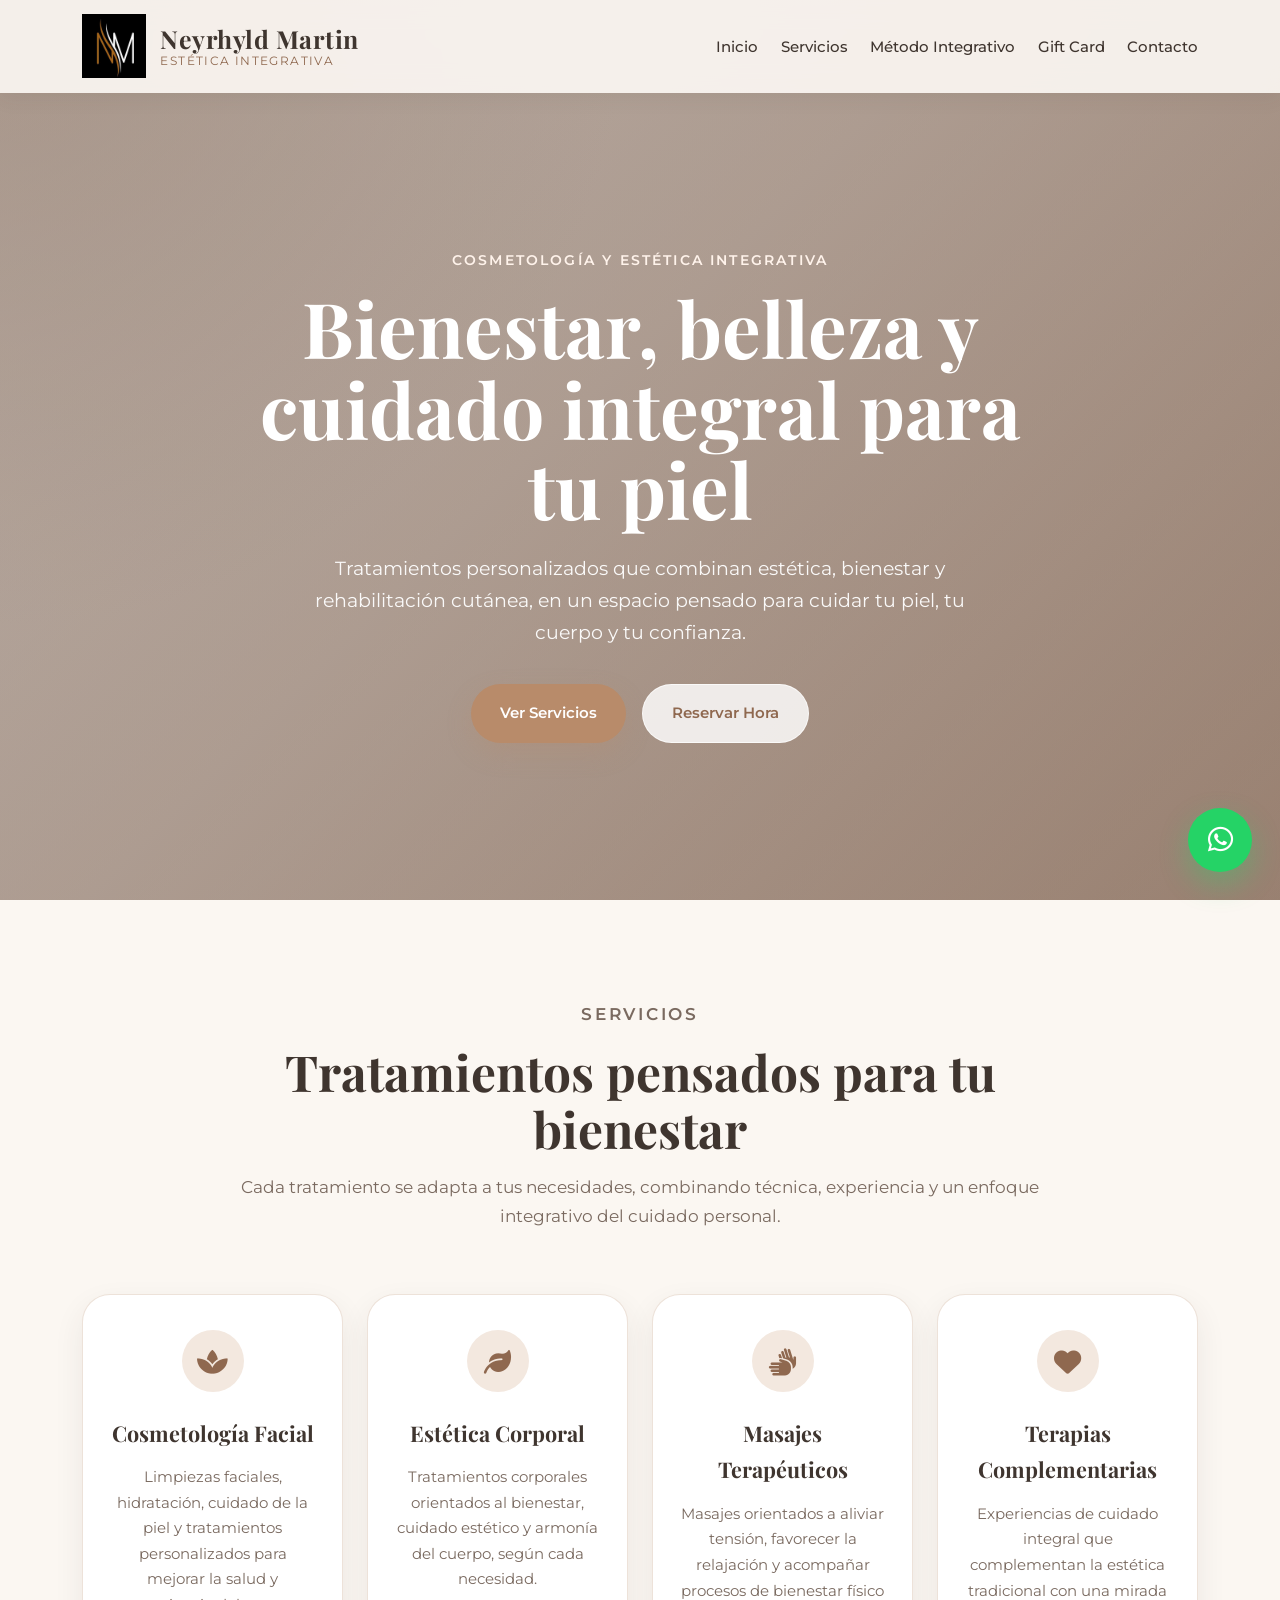
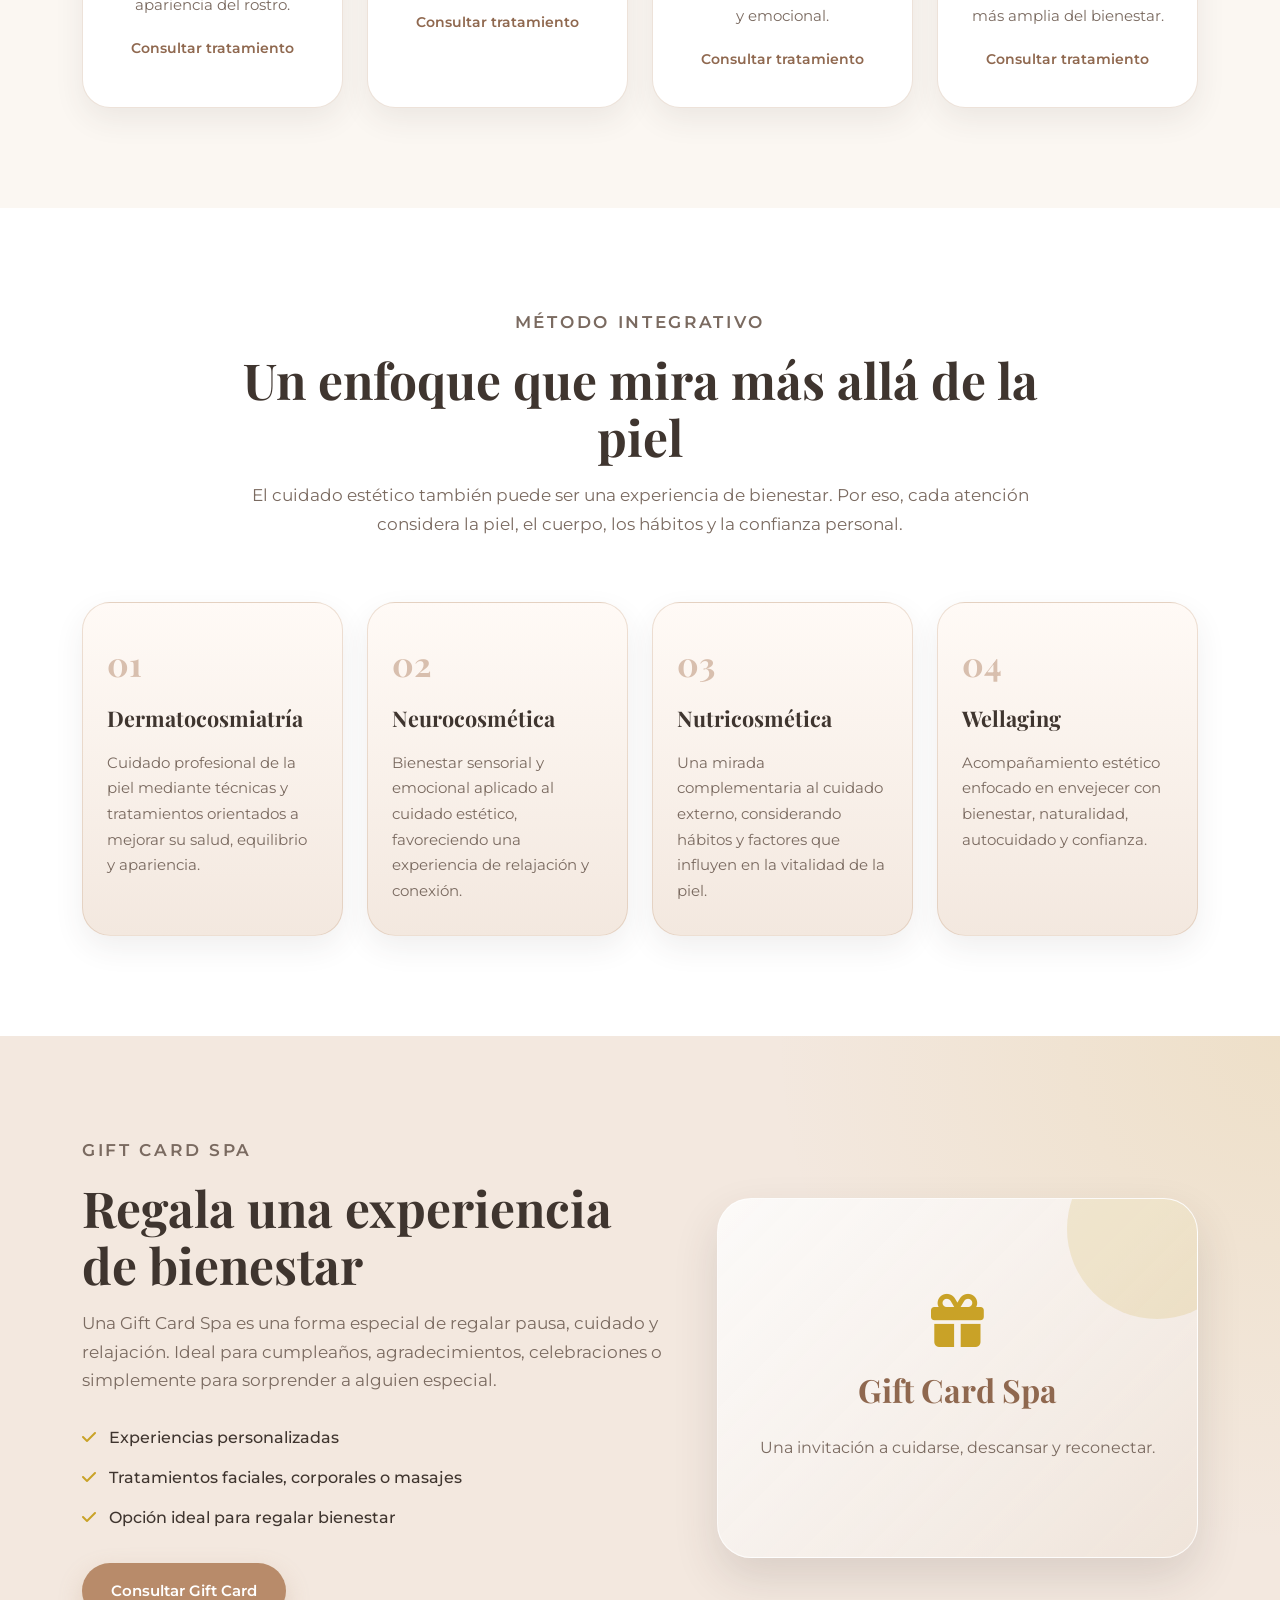
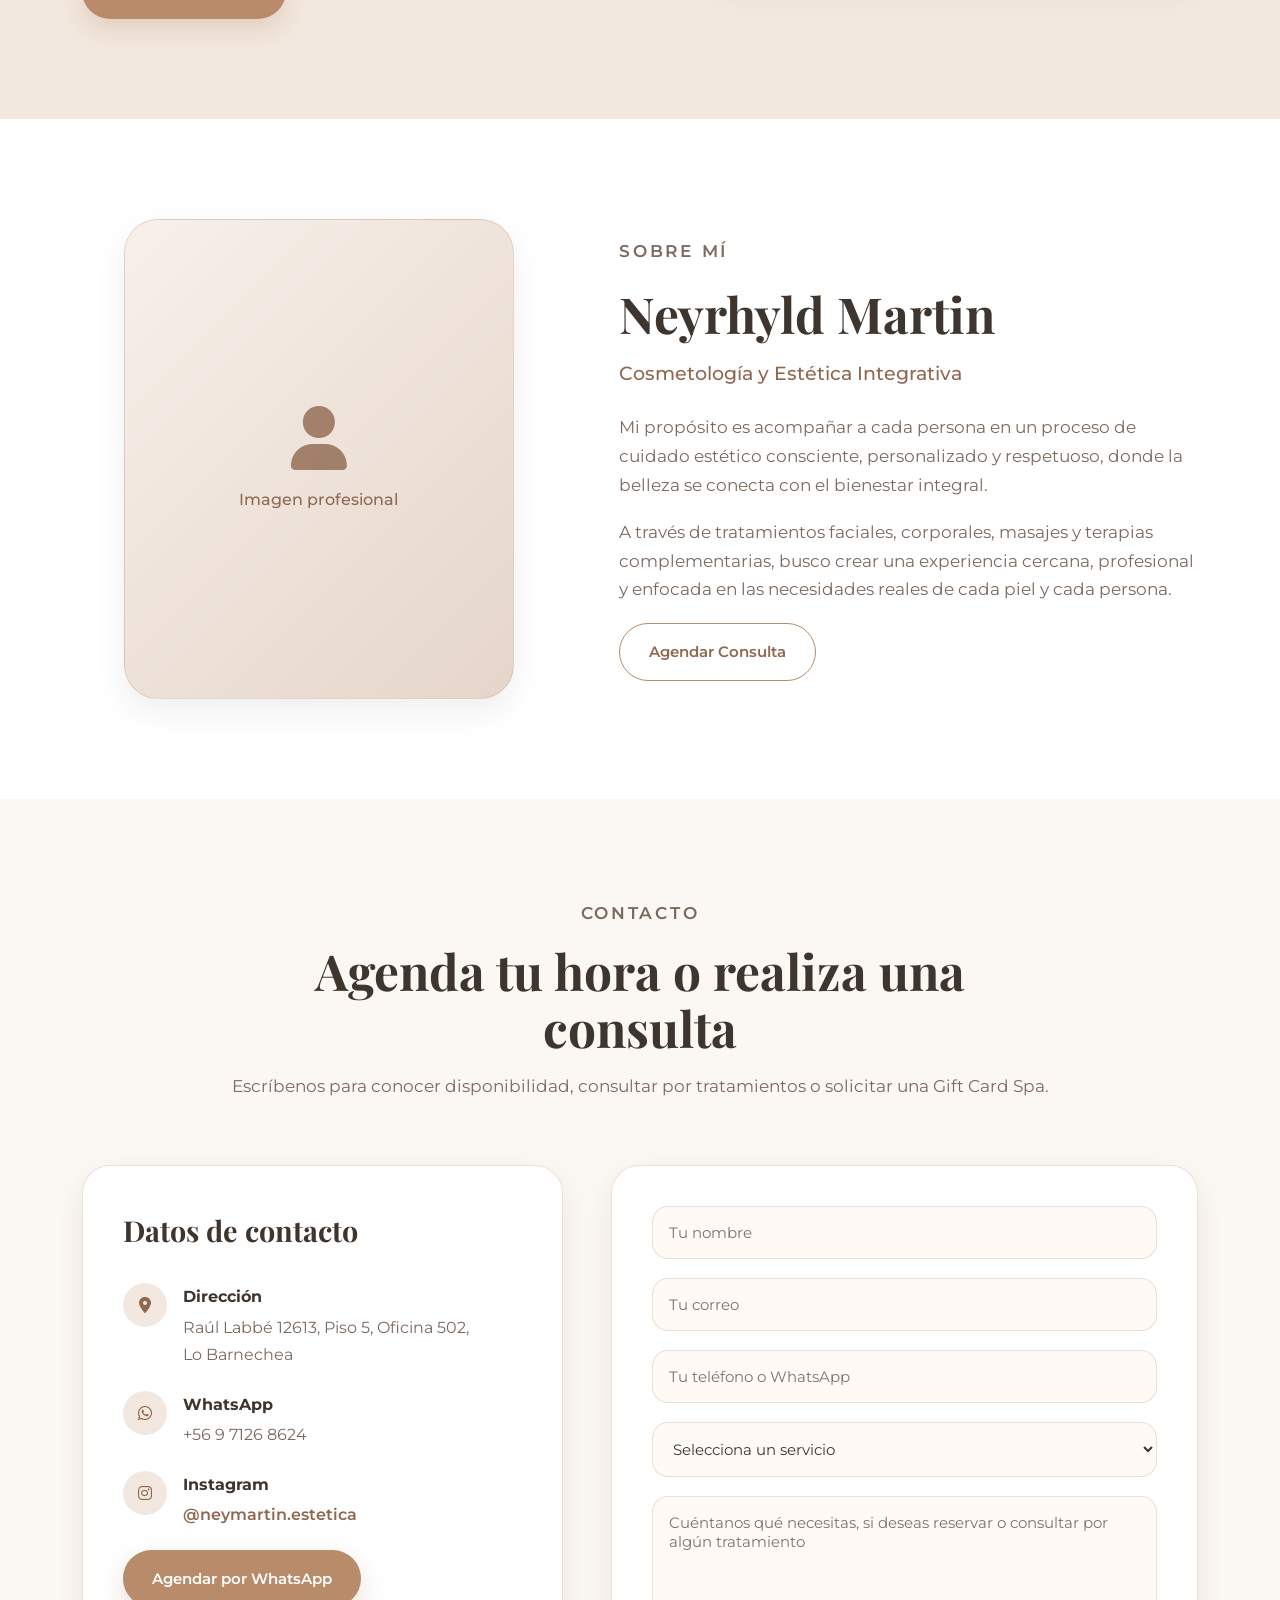
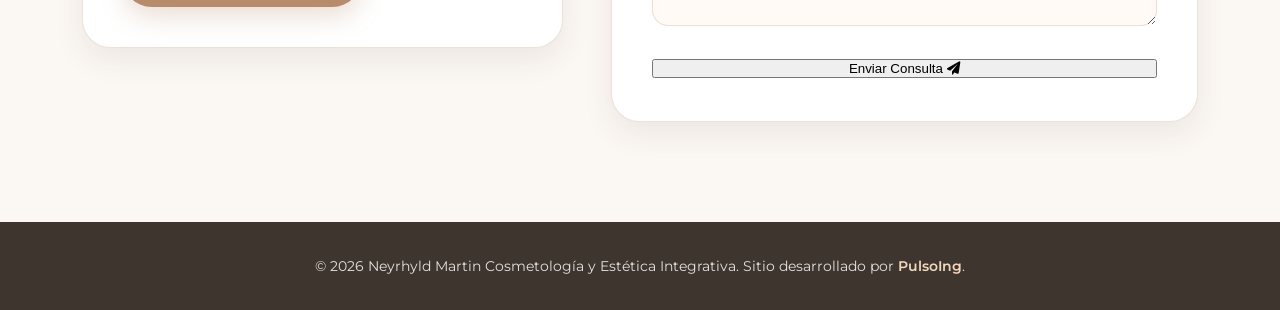
==== clientes/neyrhyld-martin/index.html @ 571f3408 "Neyrhyld Martin | Cosmetología y Estética Integrativa" ====
<!DOCTYPE html>
<html lang="es">

<head>
    <meta charset="UTF-8">
    <meta name="viewport" content="width=device-width, initial-scale=1.0">
    <title>Neyrhyld Martin | Cosmetología y Estética Integrativa</title>

    <!-- SEO básico -->
    <meta name="description"
        content="Cosmetología y estética integrativa en Lo Barnechea. Tratamientos faciales, corporales, masajes terapéuticos, terapias complementarias y Gift Card Spa.">
    <meta name="keywords"
        content="cosmetología, estética integrativa, tratamientos faciales, masajes, estética corporal, spa, Lo Barnechea, Neyrhyld Martin">
    <meta name="author" content="PulsoIng">

    <!-- Estilos -->
    <link rel="stylesheet" href="styles.css">

    <!-- Iconos Font Awesome -->
    <link href="https://cdnjs.cloudflare.com/ajax/libs/font-awesome/6.0.0/css/all.min.css" rel="stylesheet">

    <!-- Tipografías sugeridas -->
    <link
        href="https://fonts.googleapis.com/css2?family=Playfair+Display:wght@500;600;700&family=Montserrat:wght@300;400;500;600&display=swap"
        rel="stylesheet">
</head>

<body>

    <!-- HEADER / NAVEGACIÓN -->
    <header class="header">
        <nav class="navbar">
            <div class="nav-container">

                <div class="logo">
                    <a href="#inicio" class="logo-link" aria-label="Inicio Neyrhyld Martin">
                        <img src="assets/logo_neymartin_estetica.png"
                            alt="Neyrhyld Martin Cosmetología y Estética Integrativa" class="logo-img">

                        <div class="brand-text">
                            <span class="brand-name">Neyrhyld Martin</span>
                            <span class="brand-subtitle">Estética Integrativa</span>
                        </div>
                    </a>
                </div>

                <ul class="nav-menu">
                    <li><a href="#inicio">Inicio</a></li>
                    <li><a href="#servicios">Servicios</a></li>
                    <li><a href="#metodo">Método Integrativo</a></li>
                    <li><a href="#gift-card">Gift Card</a></li>
                    <li><a href="#contacto">Contacto</a></li>
                </ul>

                <div class="hamburger" aria-label="Abrir menú de navegación">
                    <span></span>
                    <span></span>
                    <span></span>
                </div>

            </div>
        </nav>
    </header>

    <!-- WHATSAPP FLOAT -->
    <div class="whatsapp-float">
        <a href="https://wa.me/56971268624?text=Hola%20Neyrhyld%2C%20quiero%20consultar%20por%20un%20tratamiento%20o%20reserva"
            target="_blank" aria-label="Contactar por WhatsApp">
            <i class="fab fa-whatsapp"></i>
        </a>
    </div>

    <!-- HERO / INICIO -->
    <section id="inicio" class="hero">
        <div class="hero-overlay">
            <div class="hero-container">

                <div class="hero-content">
                    <p class="hero-kicker">Cosmetología y Estética Integrativa</p>

                    <h1>Bienestar, belleza y cuidado integral para tu piel</h1>

                    <p class="hero-description">
                        Tratamientos personalizados que combinan estética, bienestar y rehabilitación cutánea,
                        en un espacio pensado para cuidar tu piel, tu cuerpo y tu confianza.
                    </p>

                    <div class="hero-actions">
                        <a href="#servicios" class="btn btn-primary">Ver Servicios</a>
                        <a href="#contacto" class="btn btn-secondary">Reservar Hora</a>
                    </div>
                </div>

            </div>
        </div>
    </section>

    <!-- SERVICIOS -->
    <section id="servicios" class="servicios">
        <div class="container">

            <div class="section-header">
                <p class="section-kicker">Servicios</p>
                <h2>Tratamientos pensados para tu bienestar</h2>
                <p>
                    Cada tratamiento se adapta a tus necesidades, combinando técnica, experiencia y un enfoque
                    integrativo del cuidado personal.
                </p>
            </div>

            <div class="servicios-grid">

                <article class="servicio-card">
                    <i class="fas fa-spa"></i>
                    <h3>Cosmetología Facial</h3>
                    <p>
                        Limpiezas faciales, hidratación, cuidado de la piel y tratamientos personalizados para mejorar
                        la salud y apariencia del rostro.
                    </p>
                    <a href="#contacto" class="card-link">Consultar tratamiento</a>
                </article>

                <article class="servicio-card">
                    <i class="fas fa-leaf"></i>
                    <h3>Estética Corporal</h3>
                    <p>
                        Tratamientos corporales orientados al bienestar, cuidado estético y armonía del cuerpo,
                        según cada necesidad.
                    </p>
                    <a href="#contacto" class="card-link">Consultar tratamiento</a>
                </article>

                <article class="servicio-card">
                    <i class="fas fa-hands"></i>
                    <h3>Masajes Terapéuticos</h3>
                    <p>
                        Masajes orientados a aliviar tensión, favorecer la relajación y acompañar procesos de bienestar
                        físico y emocional.
                    </p>
                    <a href="#contacto" class="card-link">Consultar tratamiento</a>
                </article>

                <article class="servicio-card">
                    <i class="fas fa-heart"></i>
                    <h3>Terapias Complementarias</h3>
                    <p>
                        Experiencias de cuidado integral que complementan la estética tradicional con una mirada más
                        amplia del bienestar.
                    </p>
                    <a href="#contacto" class="card-link">Consultar tratamiento</a>
                </article>

            </div>
        </div>
    </section>

    <!-- MÉTODO INTEGRATIVO -->
    <section id="metodo" class="metodo">
        <div class="container">

            <div class="section-header">
                <p class="section-kicker">Método Integrativo</p>
                <h2>Un enfoque que mira más allá de la piel</h2>
                <p>
                    El cuidado estético también puede ser una experiencia de bienestar. Por eso, cada atención considera
                    la piel, el cuerpo, los hábitos y la confianza personal.
                </p>
            </div>

            <div class="metodo-grid">

                <div class="metodo-card">
                    <span>01</span>
                    <h3>Dermatocosmiatría</h3>
                    <p>
                        Cuidado profesional de la piel mediante técnicas y tratamientos orientados a mejorar su salud,
                        equilibrio y apariencia.
                    </p>
                </div>

                <div class="metodo-card">
                    <span>02</span>
                    <h3>Neurocosmética</h3>
                    <p>
                        Bienestar sensorial y emocional aplicado al cuidado estético, favoreciendo una experiencia de
                        relajación y conexión.
                    </p>
                </div>

                <div class="metodo-card">
                    <span>03</span>
                    <h3>Nutricosmética</h3>
                    <p>
                        Una mirada complementaria al cuidado externo, considerando hábitos y factores que influyen en la
                        vitalidad de la piel.
                    </p>
                </div>

                <div class="metodo-card">
                    <span>04</span>
                    <h3>Wellaging</h3>
                    <p>
                        Acompañamiento estético enfocado en envejecer con bienestar, naturalidad, autocuidado y
                        confianza.
                    </p>
                </div>

            </div>
        </div>
    </section>

    <!-- GIFT CARD SPA -->
    <section id="gift-card" class="gift-card">
        <div class="container">
            <div class="gift-card-content">

                <div class="gift-card-text">
                    <p class="section-kicker">Gift Card Spa</p>
                    <h2>Regala una experiencia de bienestar</h2>
                    <p>
                        Una Gift Card Spa es una forma especial de regalar pausa, cuidado y relajación. Ideal para
                        cumpleaños, agradecimientos, celebraciones o simplemente para sorprender a alguien especial.
                    </p>

                    <ul class="gift-list">
                        <li><i class="fas fa-check"></i> Experiencias personalizadas</li>
                        <li><i class="fas fa-check"></i> Tratamientos faciales, corporales o masajes</li>
                        <li><i class="fas fa-check"></i> Opción ideal para regalar bienestar</li>
                    </ul>

                    <a href="#contacto" class="btn btn-primary">Consultar Gift Card</a>
                </div>

                <div class="gift-card-box">
                    <i class="fas fa-gift"></i>
                    <h3>Gift Card Spa</h3>
                    <p>Una invitación a cuidarse, descansar y reconectar.</p>
                </div>

            </div>
        </div>
    </section>

    <!-- SOBRE NEYRHYLD MARTIN -->
    <section id="sobre-mi" class="sobre-mi">
        <div class="container">
            <div class="sobre-mi-content">

                <div class="sobre-mi-image">
                    <div class="image-placeholder">
                        <i class="fas fa-user"></i>
                        <p>Imagen profesional</p>
                    </div>
                </div>

                <div class="sobre-mi-text">
                    <p class="section-kicker">Sobre mí</p>
                    <h2>Neyrhyld Martin</h2>
                    <h3>Cosmetología y Estética Integrativa</h3>

                    <p>
                        Mi propósito es acompañar a cada persona en un proceso de cuidado estético consciente,
                        personalizado y respetuoso, donde la belleza se conecta con el bienestar integral.
                    </p>

                    <p>
                        A través de tratamientos faciales, corporales, masajes y terapias complementarias, busco crear
                        una experiencia cercana, profesional y enfocada en las necesidades reales de cada piel y cada
                        persona.
                    </p>

                    <a href="#contacto" class="btn btn-secondary-dark">Agendar Consulta</a>
                </div>

            </div>
        </div>
    </section>

    <!-- CONTACTO / RESERVA -->
    <section id="contacto" class="contacto">
        <div class="container">

            <div class="section-header">
                <p class="section-kicker">Contacto</p>
                <h2>Agenda tu hora o realiza una consulta</h2>
                <p>
                    Escríbenos para conocer disponibilidad, consultar por tratamientos o solicitar una Gift Card Spa.
                </p>
            </div>

            <div class="contacto-content">

                <div class="contacto-info">
                    <h3>Datos de contacto</h3>

                    <div class="contacto-item">
                        <i class="fas fa-map-marker-alt"></i>
                        <div>
                            <strong>Dirección</strong>
                            <p>Raúl Labbé 12613, Piso 5, Oficina 502,</p>
                            <p>Lo Barnechea</p>
                        </div>
                    </div>

                    <div class="contacto-item">
                        <i class="fab fa-whatsapp"></i>
                        <div>
                            <strong>WhatsApp</strong>
                            <p>+56 9 7126 8624</p>
                        </div>
                    </div>

                    <div class="contacto-item">
                        <i class="fab fa-instagram"></i>
                        <div>
                            <strong>Instagram</strong>
                            <p>
                                <a href="https://www.instagram.com/neymartin.estetica?igsh=MWs4MjF6d3pyNDd2bA=="
                                    target="_blank">
                                    @neymartin.estetica
                                </a>
                            </p>
                        </div>
                    </div>

                    <a href="https://wa.me/56971268624?text=Hola%20Neyrhyld%2C%20quiero%20agendar%20una%20hora"
                        target="_blank" class="btn btn-primary">
                        Agendar por WhatsApp
                    </a>
                </div>

                <form class="contacto-form" id="contactForm">
                    <input type="text" id="nombre" placeholder="Tu nombre" required>
                    <input type="email" id="email" placeholder="Tu correo" required>
                    <input type="tel" id="telefono" placeholder="Tu teléfono o WhatsApp">

                    <select id="servicio" required>
                        <option value="">Selecciona un servicio</option>
                        <option value="Cosmetología facial">Cosmetología facial</option>
                        <option value="Estética corporal">Estética corporal</option>
                        <option value="Masaje terapéutico">Masaje terapéutico</option>
                        <option value="Terapia complementaria">Terapia complementaria</option>
                        <option value="Gift Card Spa">Gift Card Spa</option>
                        <option value="Consulta general">Consulta general</option>
                    </select>

                    <textarea id="mensaje" rows="5"
                        placeholder="Cuéntanos qué necesitas, si deseas reservar o consultar por algún tratamiento"
                        required></textarea>

                    <button type="submit" id="submitBtn">
                        Enviar Consulta <i class="fas fa-paper-plane"></i>
                    </button>
                </form>

            </div>
        </div>
    </section>

    <!-- FOOTER -->
    <footer class="footer">
        <div class="container">
            <p>
                &copy; 2026 Neyrhyld Martin Cosmetología y Estética Integrativa.
                Sitio desarrollado por <a href="https://pulsoing.cl">PulsoIng</a>.
            </p>
        </div>
    </footer>

    <!-- SCRIPT PRINCIPAL -->
    <script src="script.js"></script>

</body>

</html>
---- clientes/neyrhyld-martin/styles.css ----
/* =========================================================
   NEYRHYLD MARTIN - STYLES.CSS
   Cosmetología y Estética Integrativa
   ========================================================= */

/* RESET Y VARIABLES */
* {
    margin: 0;
    padding: 0;
    box-sizing: border-box;
}

:root {
    --color-primary: #b88b6a;
    --color-primary-dark: #8f684f;
    --color-secondary: #d8bfae;
    --color-accent: #c9a227;
    --color-sage: #9aaa8c;
    --color-bg: #fbf7f2;
    --color-bg-soft: #f3e8df;
    --color-white: #ffffff;
    --color-text: #3f352f;
    --color-text-light: #7a6a60;
    --color-border: rgba(184, 139, 106, 0.25);
    --color-whatsapp: #25D366;

    --font-title: 'Playfair Display', serif;
    --font-body: 'Montserrat', sans-serif;

    --shadow-soft: 0 12px 30px rgba(63, 53, 47, 0.08);
    --shadow-hover: 0 20px 45px rgba(63, 53, 47, 0.14);

    --radius-md: 18px;
    --radius-lg: 28px;
}

/* BASE */
html {
    scroll-behavior: smooth;
}

body {
    font-family: var(--font-body);
    color: var(--color-text);
    background: var(--color-bg);
    line-height: 1.7;
}

img {
    max-width: 100%;
    display: block;
}

a {
    text-decoration: none;
}

.container {
    max-width: 1180px;
    margin: 0 auto;
    padding: 0 2rem;
}

/* =========================================================
   BOTONES
   ========================================================= */

.btn {
    display: inline-flex;
    align-items: center;
    justify-content: center;
    gap: 0.5rem;
    padding: 0.95rem 1.8rem;
    border-radius: 999px;
    font-weight: 600;
    font-size: 0.95rem;
    transition: transform 0.3s ease, box-shadow 0.3s ease, background 0.3s ease;
    border: none;
    cursor: pointer;
}

.btn-primary {
    background: var(--color-primary);
    color: var(--color-white);
    box-shadow: 0 10px 24px rgba(184, 139, 106, 0.28);
}

.btn-primary:hover {
    background: var(--color-primary-dark);
    transform: translateY(-3px);
    box-shadow: 0 16px 35px rgba(184, 139, 106, 0.38);
}

.btn-secondary {
    background: rgba(255, 255, 255, 0.82);
    color: var(--color-primary-dark);
    border: 1px solid rgba(255, 255, 255, 0.7);
}

.btn-secondary:hover {
    background: var(--color-white);
    transform: translateY(-3px);
}

.btn-secondary-dark {
    background: transparent;
    color: var(--color-primary-dark);
    border: 1px solid var(--color-primary);
}

.btn-secondary-dark:hover {
    background: var(--color-primary);
    color: var(--color-white);
    transform: translateY(-3px);
}

/* =========================================================
   HEADER / NAV
   ========================================================= */

.header {
    position: fixed;
    top: 0;
    width: 100%;
    z-index: 1000;
    background: rgba(251, 247, 242, 0.92);
    backdrop-filter: blur(12px);
    box-shadow: 0 4px 20px rgba(63, 53, 47, 0.08);
}

.navbar {
    padding: 0.9rem 0;
}

.nav-container {
    max-width: 1180px;
    margin: 0 auto;
    padding: 0 2rem;
    display: flex;
    align-items: center;
    justify-content: space-between;
    gap: 2rem;
}

.logo-link {
    display: flex;
    align-items: center;
    gap: 0.9rem;
}

.logo-img {
    height: 64px;
    width: auto;
    object-fit: contain;
    transition: transform 0.3s ease, filter 0.3s ease;
}

.logo-img:hover {
    transform: scale(1.03);
    filter: drop-shadow(0 6px 14px rgba(63, 53, 47, 0.12));
}

.brand-text {
    display: flex;
    flex-direction: column;
    line-height: 1.1;
}

.brand-name {
    font-family: var(--font-title);
    font-size: 1.55rem;
    font-weight: 700;
    color: var(--color-text);
    letter-spacing: 0.02em;
}

.brand-subtitle {
    font-family: var(--font-body);
    font-size: 0.72rem;
    color: var(--color-primary-dark);
    text-transform: uppercase;
    letter-spacing: 0.12em;
    margin-top: 0.2rem;
}

.nav-menu {
    display: flex;
    align-items: center;
    list-style: none;
    gap: 1.4rem;
}

.nav-menu a {
    color: var(--color-text);
    font-size: 0.92rem;
    font-weight: 500;
    transition: color 0.3s ease;
}

.nav-menu a:hover {
    color: var(--color-primary);
}

.hamburger {
    display: none;
    flex-direction: column;
    cursor: pointer;
    gap: 5px;
}

.hamburger span {
    width: 26px;
    height: 3px;
    background: var(--color-text);
    border-radius: 999px;
    transition: 0.3s ease;
}

/* =========================================================
   WHATSAPP FLOAT
   ========================================================= */

.whatsapp-float {
    position: fixed;
    right: 28px;
    bottom: 28px;
    z-index: 1001;
}

.whatsapp-float a {
    width: 64px;
    height: 64px;
    background: var(--color-whatsapp);
    color: var(--color-white);
    border-radius: 50%;
    display: flex;
    align-items: center;
    justify-content: center;
    box-shadow: 0 12px 28px rgba(37, 211, 102, 0.35);
    font-size: 1.8rem;
    animation: pulse 2.2s infinite;
    transition: transform 0.3s ease, box-shadow 0.3s ease;
}

.whatsapp-float a:hover {
    transform: scale(1.08);
    box-shadow: 0 18px 38px rgba(37, 211, 102, 0.48);
}

/* =========================================================
   HERO
   ========================================================= */

.hero {
    min-height: 100vh;
    background:
        linear-gradient(rgba(63, 53, 47, 0.35), rgba(63, 53, 47, 0.35)),
        radial-gradient(circle at top left, rgba(216, 191, 174, 0.75), transparent 40%),
        linear-gradient(135deg, #f7e9df 0%, #e8d3c5 45%, #c9a994 100%);
    display: flex;
    align-items: center;
    padding-top: 92px;
}

.hero-overlay {
    width: 100%;
}

.hero-container {
    max-width: 1180px;
    margin: 0 auto;
    padding: 0 2rem;
    min-height: calc(100vh - 92px);
    display: flex;
    align-items: center;
    justify-content: center;
    text-align: center;
}

.hero-content {
    max-width: 820px;
    color: var(--color-white);
}

.hero-kicker,
.section-kicker {
    font-size: 0.85rem;
    text-transform: uppercase;
    letter-spacing: 0.16em;
    color: var(--color-primary-dark);
    font-weight: 600;
    margin-bottom: 0.9rem;
}

.hero-kicker {
    color: #fff3eb;
}

.hero h1 {
    font-family: var(--font-title);
    font-size: clamp(2.7rem, 6vw, 5.2rem);
    line-height: 1.05;
    margin-bottom: 1.5rem;
}

.hero-description {
    font-size: 1.18rem;
    max-width: 700px;
    margin: 0 auto 2.2rem;
    color: rgba(255, 255, 255, 0.94);
}

.hero-actions {
    display: flex;
    justify-content: center;
    gap: 1rem;
    flex-wrap: wrap;
}

/* =========================================================
   SECCIONES GENERALES
   ========================================================= */

section {
    scroll-margin-top: 95px;
}

.section-header {
    max-width: 820px;
    margin: 0 auto 4rem;
    text-align: center;
}

.section-header h2,
.gift-card-text h2,
.sobre-mi-text h2,
.contacto h2 {
    font-family: var(--font-title);
    font-size: clamp(2rem, 4vw, 3.1rem);
    line-height: 1.15;
    color: var(--color-text);
    margin-bottom: 1rem;
}

.section-header p,
.gift-card-text p,
.sobre-mi-text p {
    color: var(--color-text-light);
    font-size: 1.05rem;
}

/* =========================================================
   SERVICIOS
   ========================================================= */

.servicios {
    padding: 100px 0;
    background: var(--color-bg);
}

.servicios-grid {
    display: grid;
    grid-template-columns: repeat(4, 1fr);
    gap: 1.5rem;
}

.servicio-card {
    background: var(--color-white);
    border: 1px solid var(--color-border);
    border-radius: var(--radius-lg);
    padding: 2.2rem 1.6rem;
    box-shadow: var(--shadow-soft);
    text-align: center;
    transition: transform 0.3s ease, box-shadow 0.3s ease;
}

.servicio-card:hover {
    transform: translateY(-8px);
    box-shadow: var(--shadow-hover);
}

.servicio-card i {
    width: 62px;
    height: 62px;
    border-radius: 50%;
    background: var(--color-bg-soft);
    color: var(--color-primary-dark);
    display: inline-flex;
    align-items: center;
    justify-content: center;
    font-size: 1.7rem;
    margin-bottom: 1.4rem;
}

.servicio-card h3 {
    font-family: var(--font-title);
    font-size: 1.35rem;
    margin-bottom: 0.8rem;
    color: var(--color-text);
}

.servicio-card p {
    color: var(--color-text-light);
    font-size: 0.94rem;
    margin-bottom: 1rem;
}

.card-link {
    color: var(--color-primary-dark);
    font-weight: 600;
    font-size: 0.9rem;
    border-bottom: 1px solid transparent;
    transition: border-color 0.3s ease;
}

.card-link:hover {
    border-color: var(--color-primary-dark);
}

/* =========================================================
   MÉTODO INTEGRATIVO
   ========================================================= */

.metodo {
    padding: 100px 0;
    background: var(--color-white);
}

.metodo-grid {
    display: grid;
    grid-template-columns: repeat(4, 1fr);
    gap: 1.5rem;
}

.metodo-card {
    padding: 2rem 1.5rem;
    border-radius: var(--radius-lg);
    background: linear-gradient(180deg, #fffaf6 0%, #f3e8df 100%);
    border: 1px solid var(--color-border);
    box-shadow: var(--shadow-soft);
    transition: transform 0.3s ease, box-shadow 0.3s ease;
}

.metodo-card:hover {
    transform: translateY(-8px);
    box-shadow: var(--shadow-hover);
}

.metodo-card span {
    font-family: var(--font-title);
    font-size: 2.1rem;
    color: var(--color-secondary);
    font-weight: 700;
}

.metodo-card h3 {
    font-family: var(--font-title);
    font-size: 1.35rem;
    color: var(--color-text);
    margin: 0.5rem 0 0.8rem;
}

.metodo-card p {
    color: var(--color-text-light);
    font-size: 0.94rem;
}

/* =========================================================
   GIFT CARD
   ========================================================= */

.gift-card {
    padding: 100px 0;
    background:
        radial-gradient(circle at top right, rgba(201, 162, 39, 0.12), transparent 35%),
        var(--color-bg-soft);
}

.gift-card-content {
    display: grid;
    grid-template-columns: 1.1fr 0.9fr;
    gap: 3rem;
    align-items: center;
}

.gift-card-text {
    max-width: 650px;
}

.gift-list {
    list-style: none;
    margin: 1.8rem 0 2rem;
}

.gift-list li {
    display: flex;
    align-items: center;
    gap: 0.8rem;
    color: var(--color-text);
    margin-bottom: 0.8rem;
    font-weight: 500;
}

.gift-list i {
    color: var(--color-accent);
}

.gift-card-box {
    min-height: 360px;
    border-radius: 34px;
    background:
        linear-gradient(135deg, rgba(255, 255, 255, 0.92), rgba(251, 247, 242, 0.82)),
        linear-gradient(135deg, #d8bfae, #b88b6a);
    border: 1px solid rgba(255, 255, 255, 0.8);
    box-shadow: var(--shadow-hover);
    display: flex;
    flex-direction: column;
    justify-content: center;
    align-items: center;
    gap: 1rem;
    text-align: center;
    padding: 2.5rem;
    position: relative;
    overflow: hidden;
}

.gift-card-box::before {
    content: "";
    position: absolute;
    width: 180px;
    height: 180px;
    background: rgba(201, 162, 39, 0.16);
    border-radius: 50%;
    top: -60px;
    right: -50px;
}

.gift-card-box i {
    font-size: 3.3rem;
    color: var(--color-accent);
    z-index: 1;
}

.gift-card-box h3 {
    font-family: var(--font-title);
    font-size: 2rem;
    color: var(--color-primary-dark);
    z-index: 1;
}

.gift-card-box p {
    color: var(--color-text-light);
    z-index: 1;
}

/* =========================================================
   SOBRE MÍ
   ========================================================= */

.sobre-mi {
    padding: 100px 0;
    background: var(--color-white);
}

.sobre-mi-content {
    display: grid;
    grid-template-columns: 0.9fr 1.1fr;
    gap: 4rem;
    align-items: center;
}

.sobre-mi-image {
    display: flex;
    justify-content: center;
}

.image-placeholder {
    width: 100%;
    max-width: 390px;
    min-height: 480px;
    border-radius: 34px;
    background:
        linear-gradient(rgba(255, 255, 255, 0.35), rgba(255, 255, 255, 0.35)),
        linear-gradient(135deg, #f3e8df, #d8bfae);
    border: 1px solid var(--color-border);
    box-shadow: var(--shadow-soft);
    display: flex;
    flex-direction: column;
    align-items: center;
    justify-content: center;
    color: var(--color-primary-dark);
    text-align: center;
}

.image-placeholder i {
    font-size: 4rem;
    margin-bottom: 1rem;
    opacity: 0.8;
}

.image-placeholder p {
    color: var(--color-primary-dark);
    font-weight: 500;
}

.sobre-mi-text h3 {
    color: var(--color-primary-dark);
    font-weight: 500;
    margin-bottom: 1.5rem;
}

.sobre-mi-text p {
    margin-bottom: 1.2rem;
}

/* =========================================================
   CONTACTO
   ========================================================= */

.contacto {
    padding: 100px 0;
    background: var(--color-bg);
}

.contacto-content {
    display: grid;
    grid-template-columns: 0.9fr 1.1fr;
    gap: 3rem;
    align-items: start;
}

.contacto-info,
.contacto-form {
    background: var(--color-white);
    border-radius: var(--radius-lg);
    border: 1px solid var(--color-border);
    box-shadow: var(--shadow-soft);
    padding: 2.5rem;
}

.contacto-info h3 {
    font-family: var(--font-title);
    font-size: 1.8rem;
    color: var(--color-text);
    margin-bottom: 1.8rem;
}

.contacto-item {
    display: flex;
    gap: 1rem;
    margin-bottom: 1.4rem;
}

.contacto-item a {
    color: var(--color-primary-dark);
    font-weight: 600;
    transition: color 0.3s ease;
}

.contacto-item a:hover {
    color: var(--color-primary);
}

.contacto-item i {
    width: 44px;
    height: 44px;
    background: var(--color-bg-soft);
    color: var(--color-primary-dark);
    border-radius: 50%;
    display: inline-flex;
    align-items: center;
    justify-content: center;
    flex-shrink: 0;
}

.contacto-item strong {
    display: block;
    color: var(--color-text);
    margin-bottom: 0.2rem;
}

.contacto-item p {
    color: var(--color-text-light);
}

.contacto-form input,
.contacto-form select,
.contacto-form textarea {
    width: 100%;
    padding: 1rem;
    margin-bottom: 1.2rem;
    border: 1px solid var(--color-border);
    border-radius: 16px;
    background: #fffaf6;
    color: var(--color-text);
    font-family: var(--font-body);
    font-size: 0.95rem;
    outline: none;
    transition: border-color 0.3s ease, box-shadow 0.3s ease;
}

.contacto-form input:focus,
.contacto-form select:focus,
.contacto-form textarea:focus {
    border-color: var(--color-primary);
    box-shadow: 0 0 0 4px rgba(184, 139, 106, 0.12);
}

.contacto-form textarea {
    resize: vertical;
    min-height: 130px;
}

.contacto-form button {
    width: 100%;
}

/* =========================================================
   FOOTER
   ========================================================= */

.footer {
    background: var(--color-text);
    color: rgba(255, 255, 255, 0.85);
    text-align: center;
    padding: 2rem 0;
    font-size: 0.9rem;
}

.footer a {
    color: #f3d7bd;
    font-weight: 600;
}

.footer a:hover {
    color: var(--color-white);
}

/* =========================================================
   ANIMACIONES
   ========================================================= */

@keyframes pulse {
    0% {
        transform: scale(1);
    }

    50% {
        transform: scale(1.06);
    }

    100% {
        transform: scale(1);
    }
}

/* =========================================================
   RESPONSIVE
   ========================================================= */

@media (max-width: 1024px) {

    .servicios-grid,
    .metodo-grid {
        grid-template-columns: repeat(2, 1fr);
    }

    .nav-menu {
        gap: 1rem;
    }

    .nav-menu a {
        font-size: 0.86rem;
    }
}

@media (max-width: 768px) {

    .container,
    .hero-container,
    .nav-container {
        padding: 0 1rem;
    }

    .navbar {
        padding: 0.7rem 0;
    }

    .logo-img {
        height: 52px;
    }

    .brand-name {
        font-size: 1.25rem;
    }

    .brand-subtitle {
        font-size: 0.62rem;
    }

    .hamburger {
        display: flex;
    }

    .nav-menu {
        position: fixed;
        top: 72px;
        left: -100%;
        width: 100%;
        flex-direction: column;
        background: rgba(251, 247, 242, 0.98);
        backdrop-filter: blur(12px);
        padding: 2rem 0;
        box-shadow: 0 14px 28px rgba(63, 53, 47, 0.1);
        transition: left 0.3s ease;
    }

    .nav-menu.active {
        left: 0;
    }

    .nav-menu a {
        font-size: 1rem;
    }

    .hero {
        min-height: 92vh;
        padding-top: 78px;
    }

    .hero-container {
        min-height: calc(92vh - 78px);
    }

    .hero h1 {
        font-size: 2.55rem;
    }

    .hero-description {
        font-size: 1.02rem;
    }

    .hero-actions {
        flex-direction: column;
        align-items: stretch;
    }

    .btn {
        width: 100%;
    }

    .servicios,
    .metodo,
    .gift-card,
    .sobre-mi,
    .contacto {
        padding: 70px 0;
    }

    .section-header {
        margin-bottom: 3rem;
    }

    .servicios-grid,
    .metodo-grid,
    .gift-card-content,
    .sobre-mi-content,
    .contacto-content {
        grid-template-columns: 1fr;
        gap: 2rem;
    }

    .gift-card-box {
        min-height: 280px;
    }

    .image-placeholder {
        min-height: 360px;
    }

    .whatsapp-float {
        right: 20px;
        bottom: 20px;
    }

    .whatsapp-float a {
        width: 58px;
        height: 58px;
        font-size: 1.55rem;
    }
}


@media (max-width: 480px) {
    .logo-img {
        height: 46px;
    }

    .brand-name {
        font-size: 1.1rem;
    }

    .brand-subtitle {
        display: none;
    }

    .hero h1 {
        font-size: 2.25rem;
    }

    .hero-kicker,
    .section-kicker {
        font-size: 0.75rem;
        letter-spacing: 0.12em;
    }

    .section-header h2,
    .gift-card-text h2,
    .sobre-mi-text h2,
    .contacto h2 {
        font-size: 2rem;
    }

    .servicio-card,
    .metodo-card,
    .contacto-info,
    .contacto-form {
        padding: 2rem 1.3rem;
    }

    .contacto-item {
        flex-direction: column;
        text-align: center;
        align-items: center;
    }

    .footer {
        padding: 1.7rem 1rem;
    }
}

/* =========================================================
   FORMULARIO / ESTADO DE ENVÍO
   ========================================================= */

@keyframes spin {
    from {
        transform: rotate(0deg);
    }

    to {
        transform: rotate(360deg);
    }
}

#submitBtn:disabled {
    cursor: not-allowed;
    opacity: 0.8;
}

#submitBtn:disabled i {
    animation: spin 1s linear infinite;
}
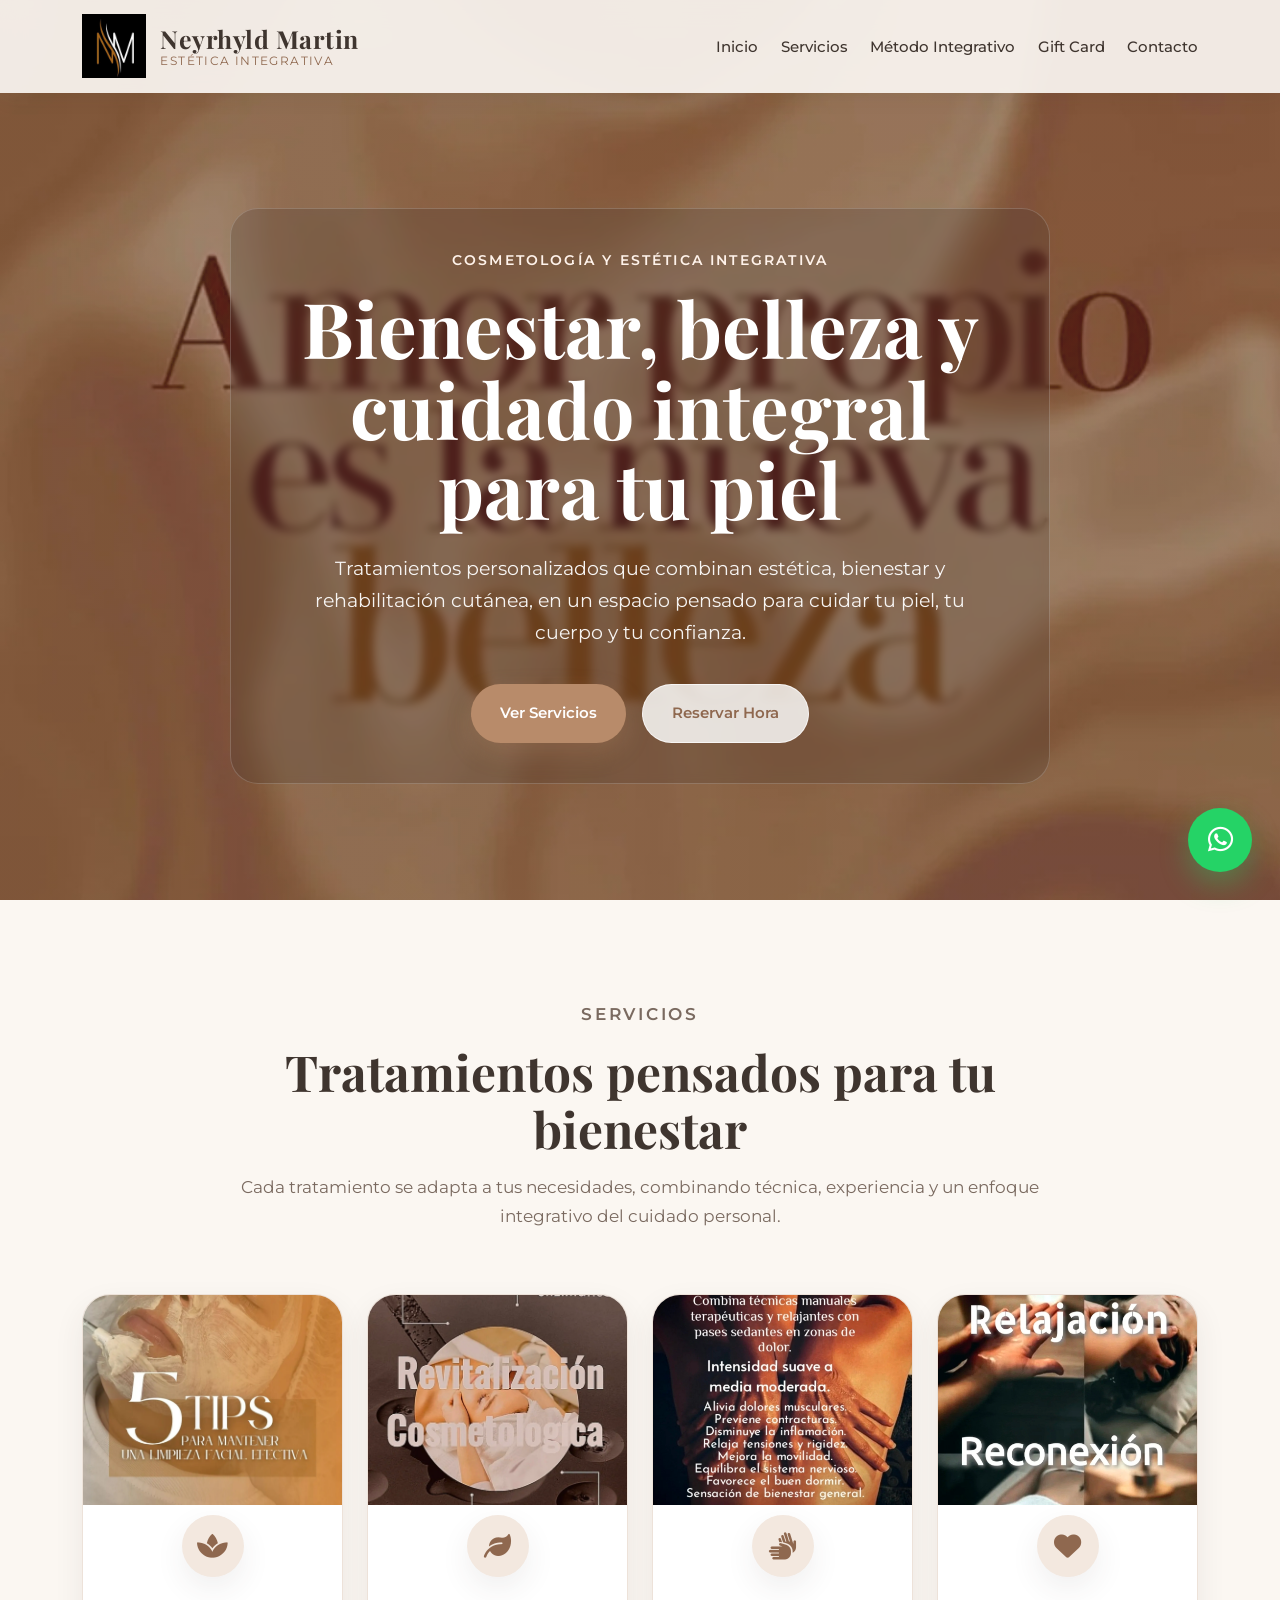
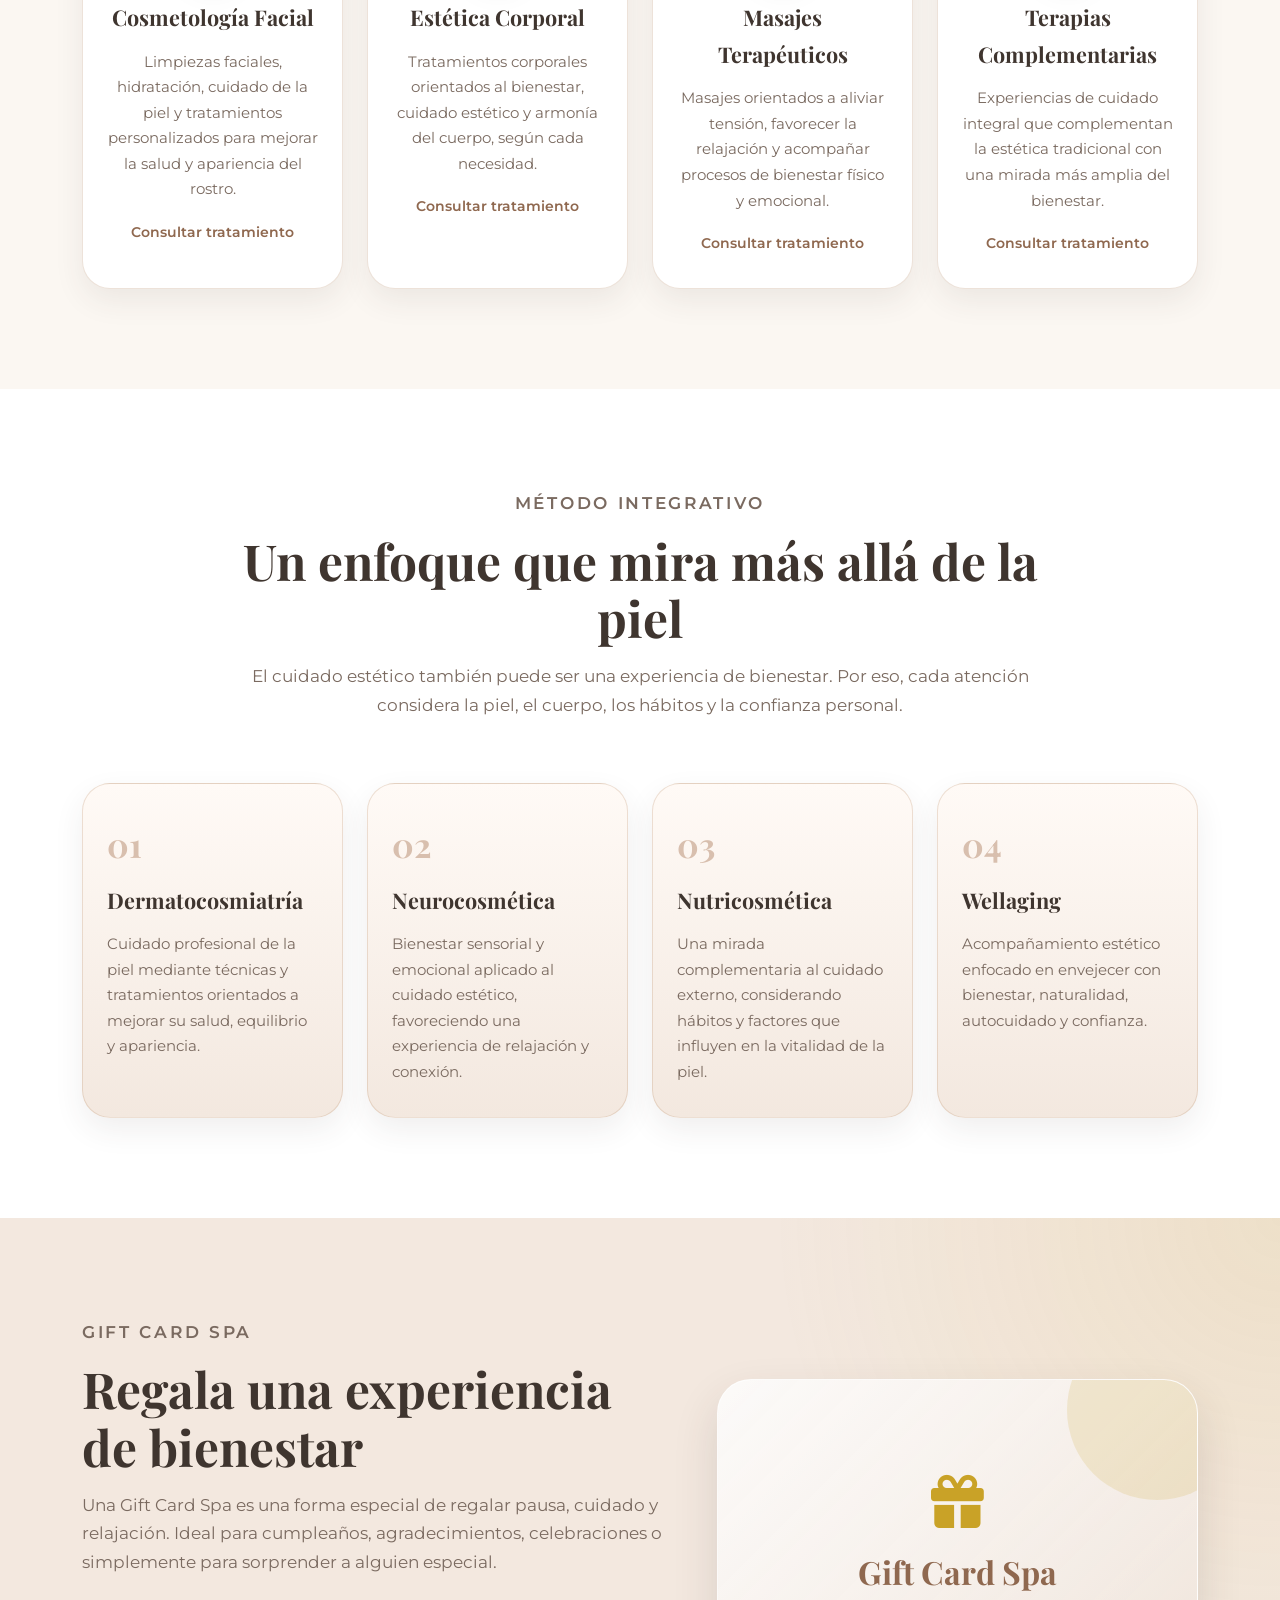
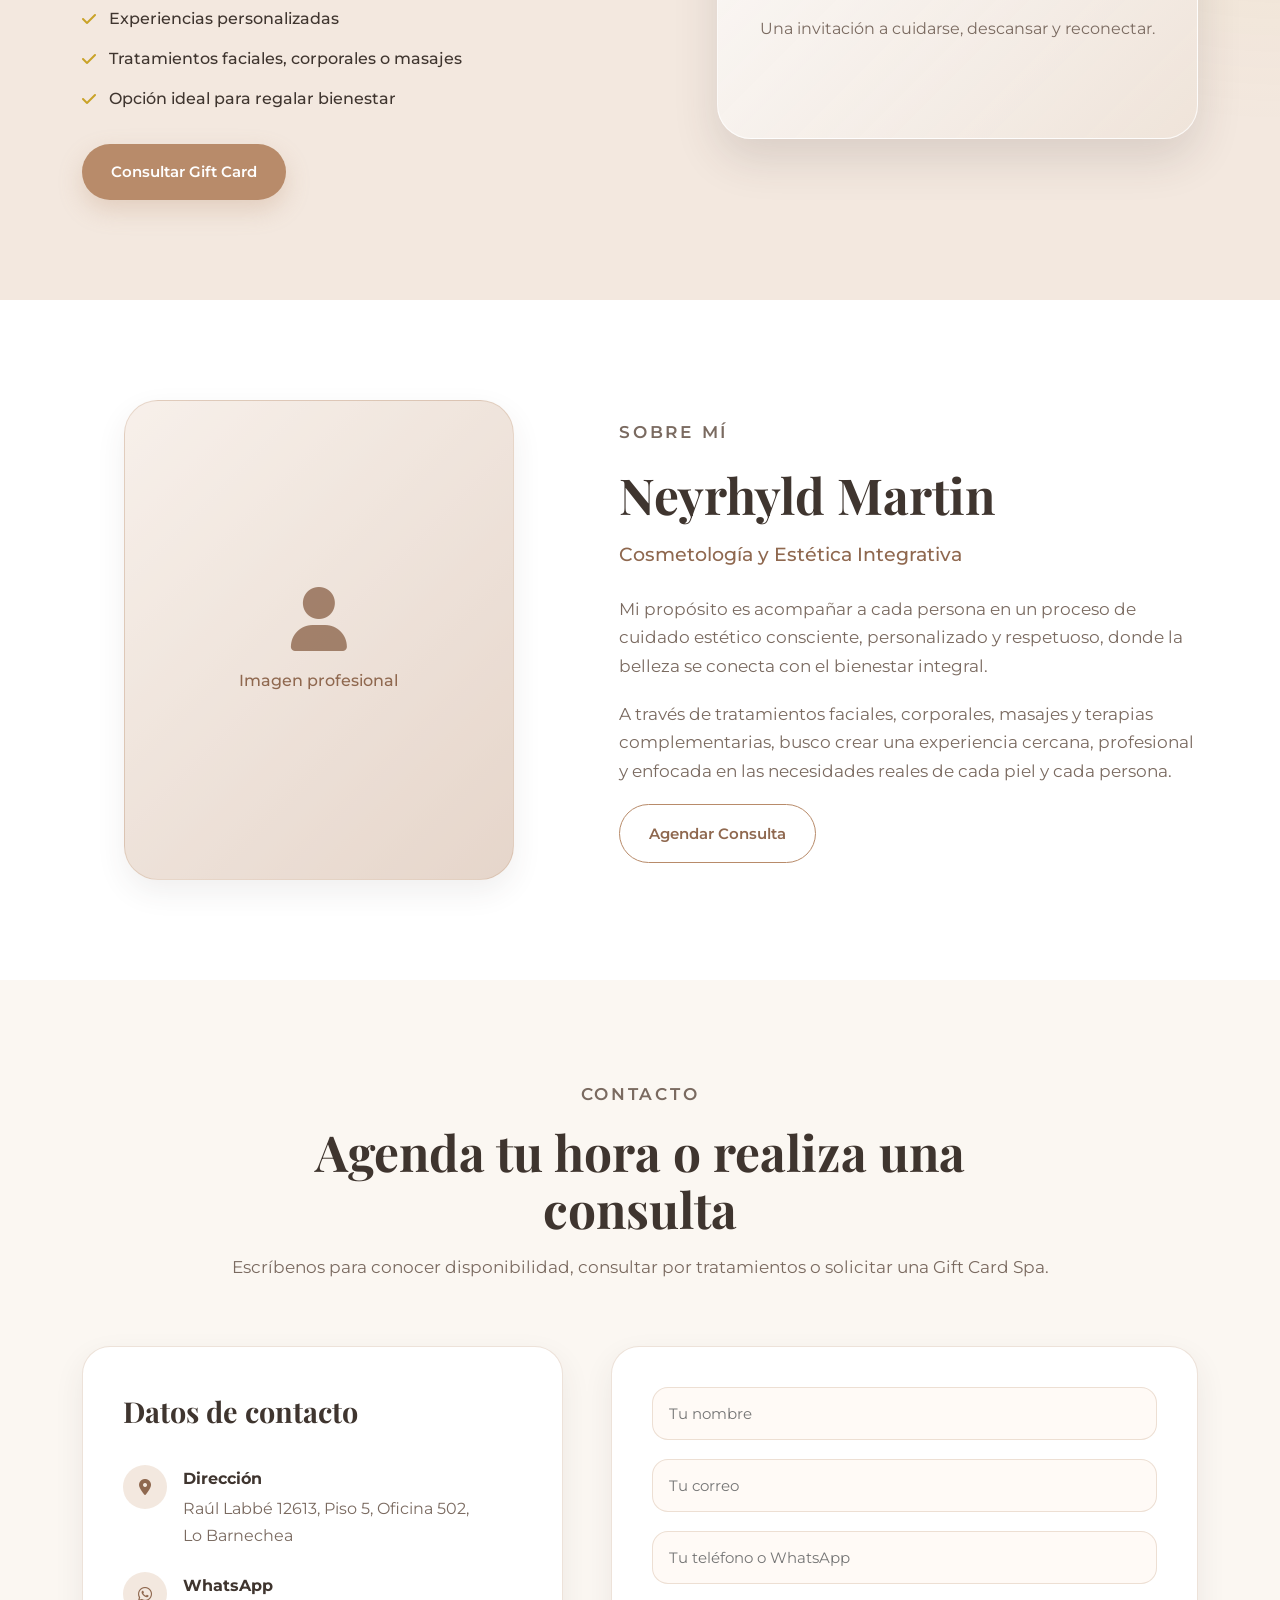
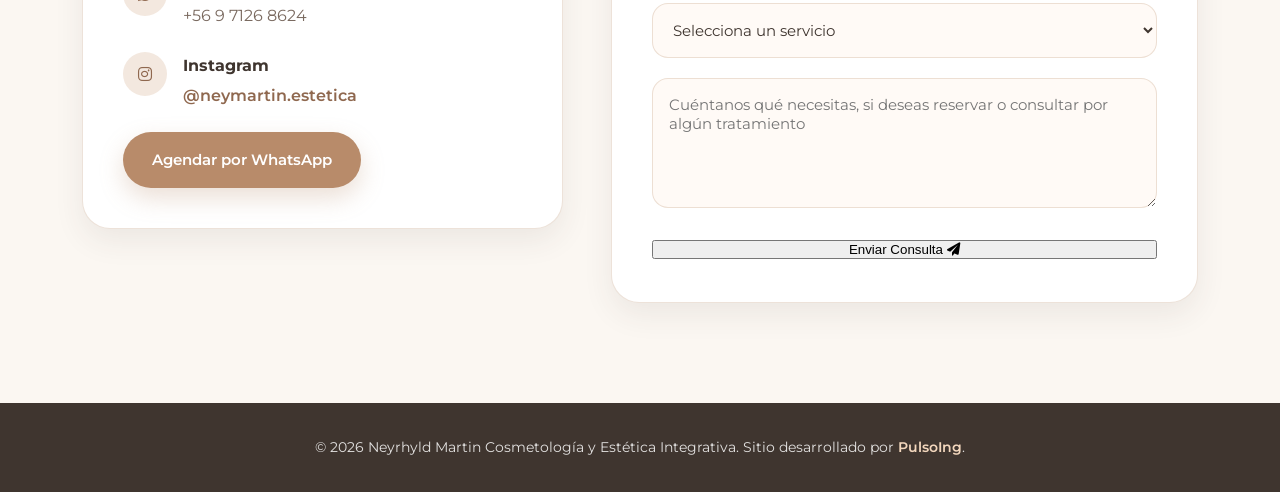
==== commit d6b90d75: "Cerrar linea base estectica" ====
--- a/clientes/neyrhyld-martin/index.html
+++ b/clientes/neyrhyld-martin/index.html
@@ -111,43 +111,66 @@
             <div class="servicios-grid">
 
                 <article class="servicio-card">
-                    <i class="fas fa-spa"></i>
-                    <h3>Cosmetología Facial</h3>
-                    <p>
-                        Limpiezas faciales, hidratación, cuidado de la piel y tratamientos personalizados para mejorar
-                        la salud y apariencia del rostro.
-                    </p>
-                    <a href="#contacto" class="card-link">Consultar tratamiento</a>
+                    <div class="servicio-img">
+                        <img src="assets/limpieza_facial_1.jpg" alt="Tratamiento de cosmetología facial">
+                    </div>
+                    <div class="servicio-content">
+                        <i class="fas fa-spa"></i>
+                        <h3>Cosmetología Facial</h3>
+                        <p>
+                            Limpiezas faciales, hidratación, cuidado de la piel y tratamientos personalizados para
+                            mejorar
+                            la salud y apariencia del rostro.
+                        </p>
+                        <a href="#contacto" class="card-link">Consultar tratamiento</a>
+                    </div>
                 </article>
 
                 <article class="servicio-card">
-                    <i class="fas fa-leaf"></i>
-                    <h3>Estética Corporal</h3>
-                    <p>
-                        Tratamientos corporales orientados al bienestar, cuidado estético y armonía del cuerpo,
-                        según cada necesidad.
-                    </p>
-                    <a href="#contacto" class="card-link">Consultar tratamiento</a>
+                    <div class="servicio-img">
+                        <img src="assets/revitalizacion_cosmetologica.jpg"
+                            alt="Tratamiento de estética corporal y revitalización">
+                    </div>
+                    <div class="servicio-content">
+                        <i class="fas fa-leaf"></i>
+                        <h3>Estética Corporal</h3>
+                        <p>
+                            Tratamientos corporales orientados al bienestar, cuidado estético y armonía del cuerpo,
+                            según cada necesidad.
+                        </p>
+                        <a href="#contacto" class="card-link">Consultar tratamiento</a>
+                    </div>
                 </article>
 
                 <article class="servicio-card">
-                    <i class="fas fa-hands"></i>
-                    <h3>Masajes Terapéuticos</h3>
-                    <p>
-                        Masajes orientados a aliviar tensión, favorecer la relajación y acompañar procesos de bienestar
-                        físico y emocional.
-                    </p>
-                    <a href="#contacto" class="card-link">Consultar tratamiento</a>
+                    <div class="servicio-img">
+                        <img src="assets/masaje_terapeutico.jpg" alt="Masaje terapéutico para relajación y bienestar">
+                    </div>
+                    <div class="servicio-content">
+                        <i class="fas fa-hands"></i>
+                        <h3>Masajes Terapéuticos</h3>
+                        <p>
+                            Masajes orientados a aliviar tensión, favorecer la relajación y acompañar procesos de
+                            bienestar
+                            físico y emocional.
+                        </p>
+                        <a href="#contacto" class="card-link">Consultar tratamiento</a>
+                    </div>
                 </article>
 
                 <article class="servicio-card">
-                    <i class="fas fa-heart"></i>
-                    <h3>Terapias Complementarias</h3>
-                    <p>
-                        Experiencias de cuidado integral que complementan la estética tradicional con una mirada más
-                        amplia del bienestar.
-                    </p>
-                    <a href="#contacto" class="card-link">Consultar tratamiento</a>
+                    <div class="servicio-img">
+                        <img src="assets/relajacion.jpg" alt="Terapias complementarias de relajación y bienestar">
+                    </div>
+                    <div class="servicio-content">
+                        <i class="fas fa-heart"></i>
+                        <h3>Terapias Complementarias</h3>
+                        <p>
+                            Experiencias de cuidado integral que complementan la estética tradicional con una mirada más
+                            amplia del bienestar.
+                        </p>
+                        <a href="#contacto" class="card-link">Consultar tratamiento</a>
+                    </div>
                 </article>
 
             </div>
--- a/clientes/neyrhyld-martin/styles.css
+++ b/clientes/neyrhyld-martin/styles.css
@@ -254,9 +254,11 @@
 .hero {
     min-height: 100vh;
     background:
-        linear-gradient(rgba(63, 53, 47, 0.35), rgba(63, 53, 47, 0.35)),
-        radial-gradient(circle at top left, rgba(216, 191, 174, 0.75), transparent 40%),
-        linear-gradient(135deg, #f7e9df 0%, #e8d3c5 45%, #c9a994 100%);
+        linear-gradient(rgba(63, 53, 47, 0.48), rgba(63, 53, 47, 0.48)),
+        url("assets/amor_propio.jpg");
+    background-size: cover;
+    background-position: center;
+    background-repeat: no-repeat;
     display: flex;
     align-items: center;
     padding-top: 92px;
@@ -280,6 +282,11 @@
 .hero-content {
     max-width: 820px;
     color: var(--color-white);
+    background: rgba(63, 53, 47, 0.22);
+    backdrop-filter: blur(4px);
+    padding: 2.5rem;
+    border-radius: var(--radius-lg);
+    border: 1px solid rgba(255, 255, 255, 0.18);
 }
 
 .hero-kicker,
@@ -368,15 +375,40 @@
     background: var(--color-white);
     border: 1px solid var(--color-border);
     border-radius: var(--radius-lg);
-    padding: 2.2rem 1.6rem;
     box-shadow: var(--shadow-soft);
     text-align: center;
     transition: transform 0.3s ease, box-shadow 0.3s ease;
+    overflow: hidden;
 }
 
 .servicio-card:hover {
     transform: translateY(-8px);
     box-shadow: var(--shadow-hover);
+}
+
+.servicio-img {
+    width: 100%;
+    height: 210px;
+    overflow: hidden;
+}
+
+.servicio-img img {
+    width: 100%;
+    height: 100%;
+    object-fit: cover;
+    transition: transform 0.5s ease;
+}
+
+.servicio-card:nth-child(4) .servicio-img img {
+    object-position: center top;
+}
+
+.servicio-card:hover .servicio-img img {
+    transform: scale(1.06);
+}
+
+.servicio-content {
+    padding: 2rem 1.5rem;
 }
 
 .servicio-card i {
@@ -390,6 +422,10 @@
     justify-content: center;
     font-size: 1.7rem;
     margin-bottom: 1.4rem;
+    margin-top: -3.4rem;
+    position: relative;
+    z-index: 2;
+    box-shadow: var(--shadow-soft);
 }
 
 .servicio-card h3 {
@@ -776,6 +812,10 @@
 
 @media (max-width: 768px) {
 
+    .hero {
+        background-position: center;
+    }
+
     .container,
     .hero-container,
     .nav-container {
@@ -892,6 +932,11 @@
 
 
 @media (max-width: 480px) {
+
+    .hero-content {
+        padding: 2rem 1.3rem;
+    }
+
     .logo-img {
         height: 46px;
     }
@@ -928,6 +973,10 @@
         padding: 2rem 1.3rem;
     }
 
+    .servicio-img {
+        height: 190px;
+    }
+
     .contacto-item {
         flex-direction: column;
         text-align: center;
